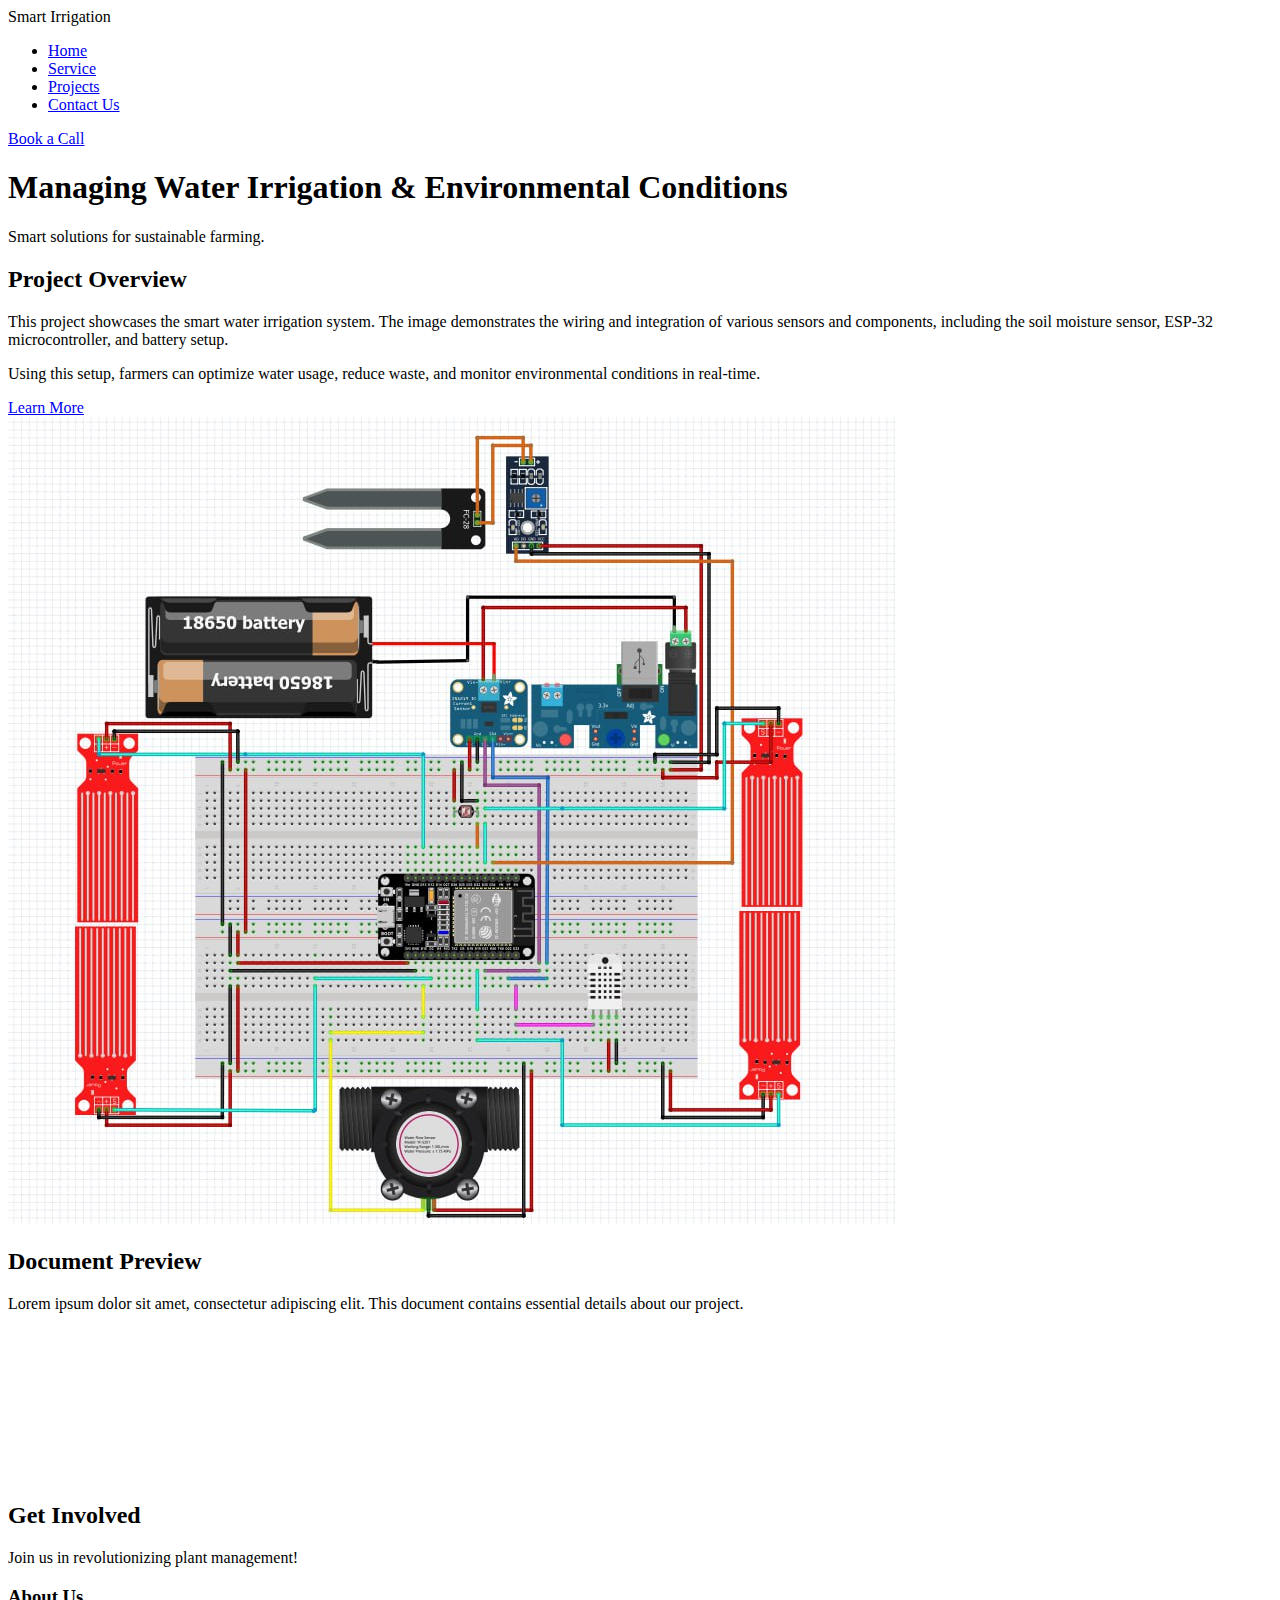
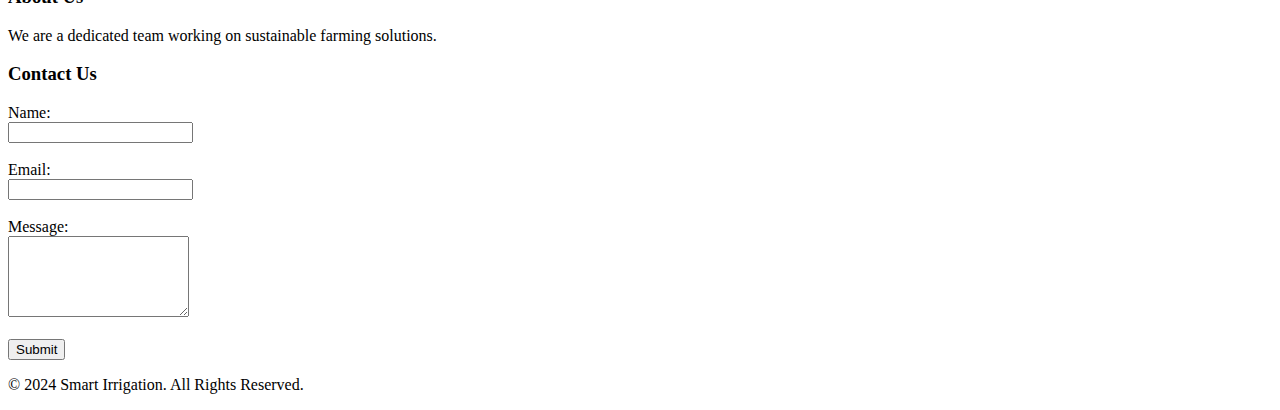
==== index.html @ f2c49d8b "Add files via upload" ====
<!DOCTYPE html>
<html lang="en">
<head>
    <meta charset="UTF-8">
    <meta name="viewport" content="width=device-width, initial-scale=1.0">
    <title>Document</title>
    <link rel="stylesheet" href="css/style.css">
</head>
<body>
    <!-- Header Section -->
    <header>
    <div class="overlay"></div>
    
    <nav class="navbar">
        <div class="logo">Smart Irrigation</div>
        <ul class="nav-links">
            <li><a href="#home">Home</a></li>
            <li><a href="#services">Service</a></li>
            <li><a href="#projects">Projects</a></li>
            <li><a href="#contact">Contact Us</a></li>
        </ul>
        <a href="#call" class="call-to-action">Book a Call</a>
    </nav>
    
    <div class="header-content">
        <h1>Managing Water Irrigation & Environmental Conditions</h1>
        <p>Smart solutions for sustainable farming.</p>
    </div>
    </header>

    <!-- Project Section -->
    <section id="projects">
        <div class="content-wrapper">
            <div class="text-area">
                <h2>Project Overview</h2>
                <p>This project showcases the smart water irrigation system. The image demonstrates the wiring and integration of various sensors and components, including the soil moisture sensor, ESP-32 microcontroller, and battery setup.</p>
                <p>Using this setup, farmers can optimize water usage, reduce waste, and monitor environmental conditions in real-time.</p>
                <a href="#details" class="btn">Learn More</a>
            </div>
            <div class="image-area">
                <img src="images/IMAGE 2024-12-06 00:46:09.jpg" alt="Project Wiring Diagram">
            </div>
        </div>
    </section>

    <!-- Live Data preview -->
    <section id="pdf-preview">
        <div class="pdf-wrapper">
            <div class="description">
                <h2>Document Preview</h2>
                <p>Lorem ipsum dolor sit amet, consectetur adipiscing elit. This document contains essential details about our project.</p>
            </div>
            <div class="pdf-preview">
                <iframe src="1-s2.0-S187892931930297X-main.pdf" frameborder="0"></iframe>
            </div>
        </div>
    </section>

    <!-- Get Involved Section -->
    <section id="get-involved">
        <h2>Get Involved</h2>
        <p>Join us in revolutionizing plant management!</p>
        <h3>About Us</h3>
        <p>We are a dedicated team working on sustainable farming solutions.</p>
        <h3>Contact Us</h3>
        <form>
            <label for="name">Name:</label><br>
            <input type="text" id="name" name="name" required><br><br>
            <label for="email">Email:</label><br>
            <input type="email" id="email" name="email" required><br><br>
            <label for="message">Message:</label><br>
            <textarea id="message" name="message" rows="5" required></textarea><br><br>
            <button type="submit" class="btn">Submit</button>
        </form>
    </section>

    <!-- Footer -->
    <footer>
        <p>&copy; 2024 Smart Irrigation. All Rights Reserved.</p>
    </footer>
</body>
</html>
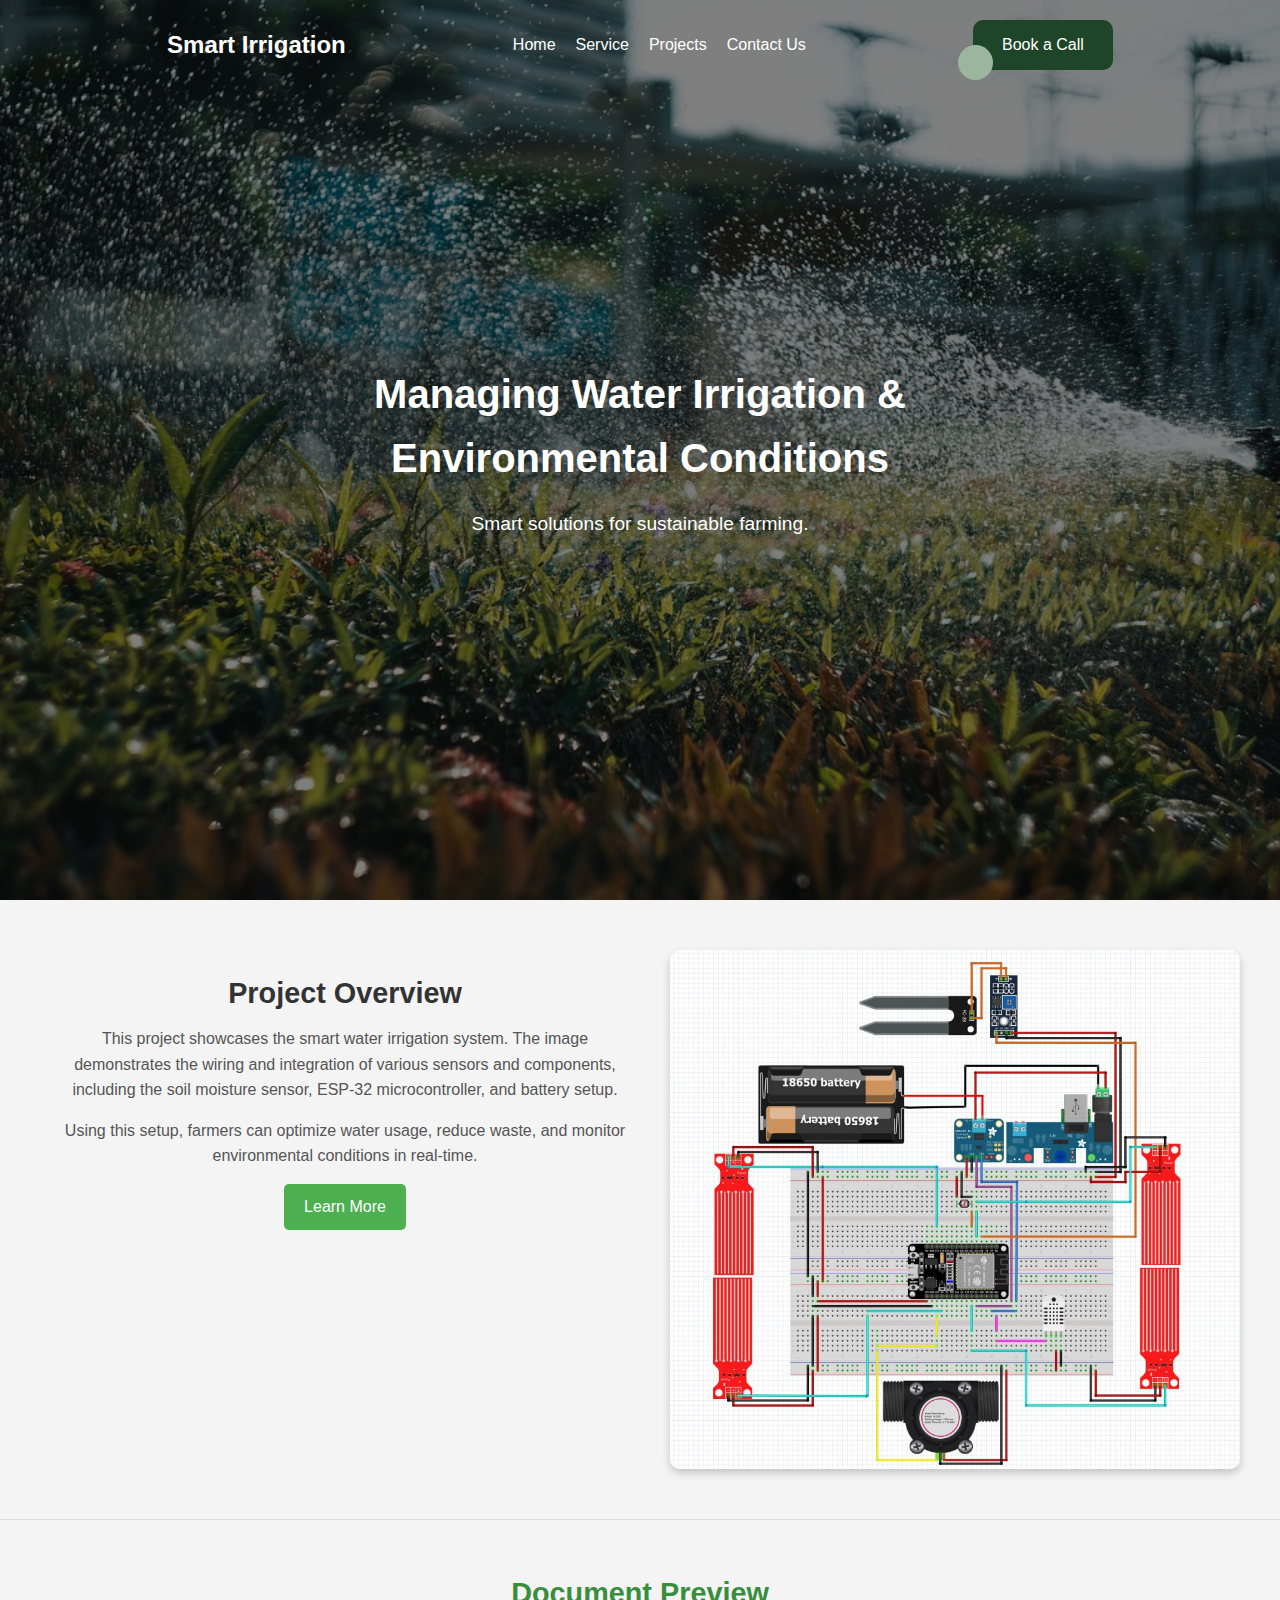
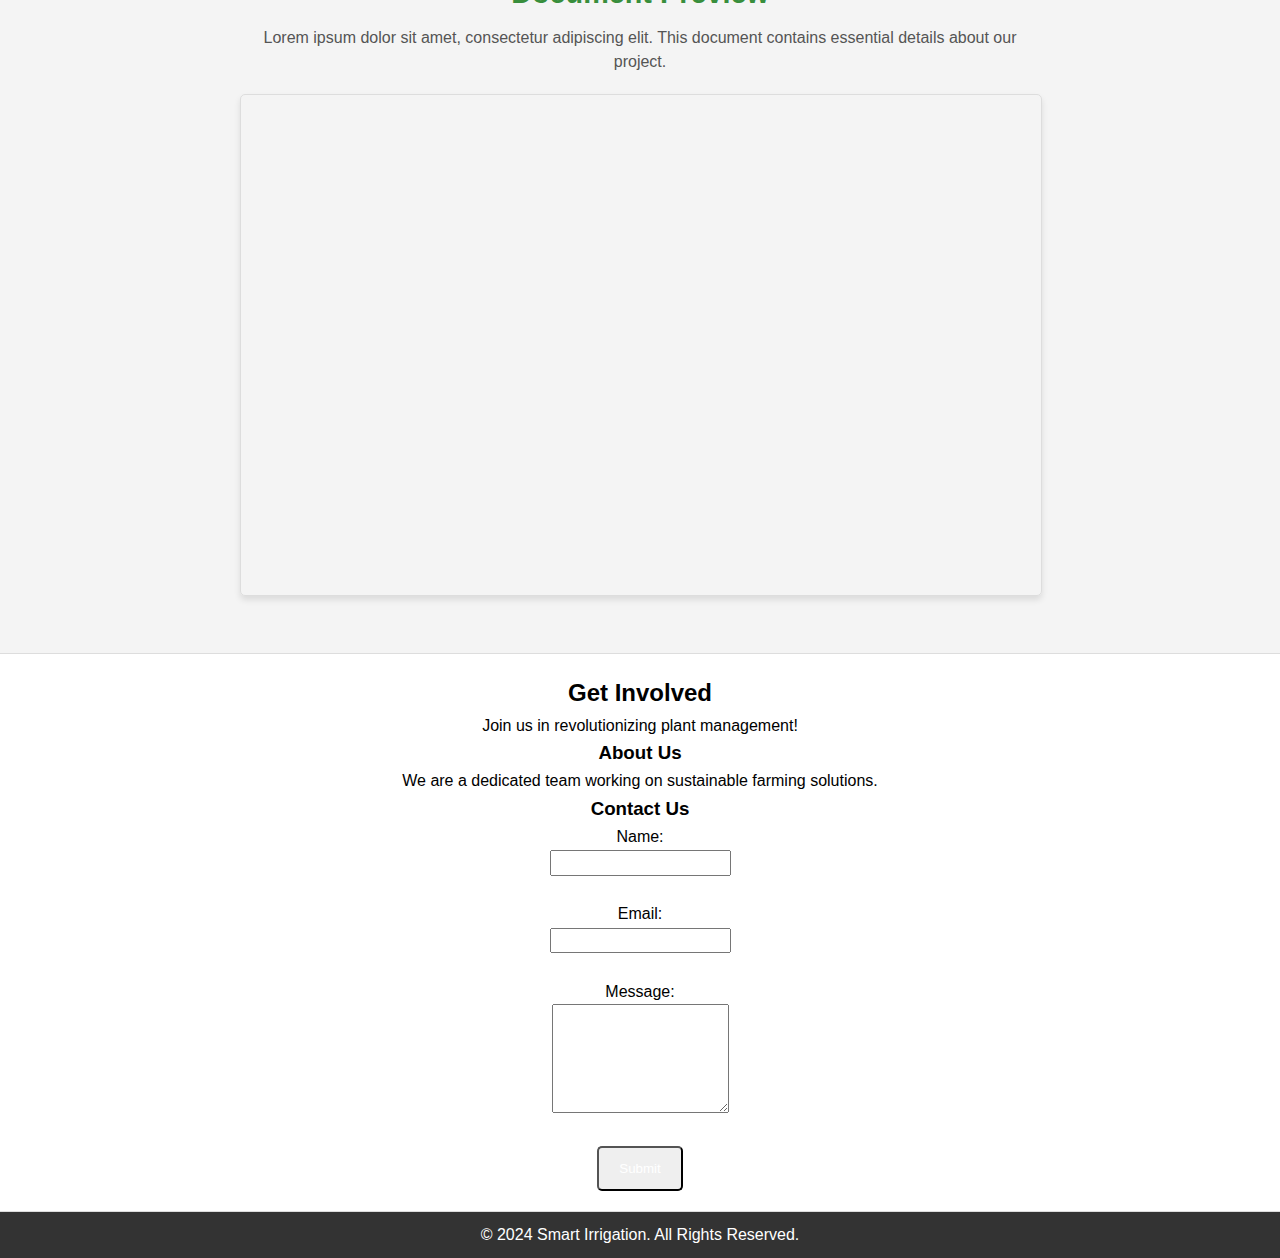
==== commit b6dedca9: "Update index.html" ====
--- a/index.html
+++ b/index.html
@@ -4,7 +4,7 @@
     <meta charset="UTF-8">
     <meta name="viewport" content="width=device-width, initial-scale=1.0">
     <title>Document</title>
-    <link rel="stylesheet" href="css/style.css">
+    <link rel="stylesheet" href="CSS/style.css">
 </head>
 <body>
     <!-- Header Section -->
@@ -79,4 +79,4 @@
         <p>&copy; 2024 Smart Irrigation. All Rights Reserved.</p>
     </footer>
 </body>
-</html>+</html>
--- a/CSS/style.css
+++ b/CSS/style.css
@@ -0,0 +1,285 @@
+* {
+    font-family: Arial, sans-serif;
+    margin: 0;
+    padding: 0;
+    line-height: 1.6;
+}
+
+/* CSS */
+.call-to-action {
+    all: unset;
+    width: 100px;
+    height: 30px;
+    font-size: 16px;
+    background: transparent;
+    border: none;
+    position: relative;
+    color: #f0f0f0;
+    cursor: pointer;
+    z-index: 1;
+    padding: 10px 20px;
+    display: flex;
+    align-items: center;
+    justify-content: center;
+    white-space: nowrap;
+    user-select: none;
+    -webkit-user-select: none;
+    touch-action: manipulation;
+}
+
+.call-to-action::after,
+.call-to-action::before {
+    content: '';
+    position: absolute;
+    bottom: 0;
+    right: 0;
+    z-index: -99999;
+    transition: all .4s;
+}
+
+.call-to-action::before {
+    transform: translate(0%, 0%);
+    width: 100%;
+    height: 100%;
+    background: #1F4529;
+    border-radius: 10px;
+}
+
+.call-to-action::after {
+    transform: translate(-120px, 10px);
+    width: 35px;
+    height: 35px;
+    background: #9bb69d;
+    backdrop-filter: blur(5px);
+    -webkit-backdrop-filter: blur(5px);
+    border-radius: 50px;
+}
+
+.call-to-action:hover::before {
+    transform: translate(5%, 20%);
+    width: 110%;
+    height: 110%;
+}
+
+.call-to-action:hover::after {
+    border-radius: 10px;
+    transform: translate(0, 0);
+    width: 100%;
+    height: 100%;
+    color: #ffffff;
+}
+
+.call-to-action:active::after {
+    transition: 0s;
+    transform: translate(0, 5%);
+}
+section {
+    padding: 20px;
+    text-align: center;
+}
+/* Header Styles */
+header {
+    position: relative;
+    height: 100vh;
+    background: url('/images/farm-7262565_1280.jpg') no-repeat center center/cover;
+    color: white;
+    display: flex;
+    flex-direction: column;
+    justify-content: center;
+    align-items: center;
+    text-align: center;
+}
+
+header .overlay {
+    position: absolute;
+    top: 0;
+    left: 0;
+    width: 100%;
+    height: 100%;
+    background: rgba(0, 0, 0, 0.5); /* Dark RGBA overlay */
+    z-index: 1;
+}
+
+.navbar {
+    position: absolute;
+    top: 20px;
+    width: 100%;
+    display: flex;
+    justify-content: space-evenly;
+    align-items: center;
+    z-index: 2;
+}
+
+header .navbar .logo {
+    font-size: 1.5rem;
+    font-weight: bold;
+}
+
+header .navbar .nav-links {
+    list-style: none;
+    display: flex;
+    gap: 20px;
+}
+
+header .navbar .nav-links li a {
+    color: white;
+    text-decoration: none;
+    font-size: 1rem;
+}
+
+header .navbar .call-to-action {
+    padding: 10px 20px;
+    border-radius: 5px;
+    color: white;
+    text-decoration: none;
+}
+
+header .header-content {
+    position: relative;
+    z-index: 2;
+    max-width: 700px;
+}
+
+header .header-content h1 {
+    font-size: 2.5rem;
+    margin-bottom: 20px;
+}
+
+header .header-content p {
+    font-size: 1.2rem;
+    line-height: 1.5;
+}
+section {
+    border-bottom: 1px solid #ddd;
+}
+
+
+/* Section Styling */
+#projects {
+    padding: 50px 20px;
+    background-color: #f4f4f4;
+    display: flex;
+    justify-content: center;
+    align-items: center;
+}
+
+.content-wrapper {
+    display: flex;
+    flex-direction: row; /* Align items horizontally */
+    gap: 20px; /* Space between image and text */
+    max-width: 1200px;
+    width: 100%;
+}
+
+/* Text Area Styling */
+.text-area {
+    flex: 1; /* Take equal space */
+    padding: 20px;
+}
+
+.text-area h2 {
+    margin-bottom: 10px;
+    font-size: 1.8rem;
+    color: #333;
+}
+
+.text-area p {
+    margin-bottom: 15px;
+    line-height: 1.6;
+    color: #555;
+}
+
+.text-area .btn {
+    display: inline-block;
+    padding: 10px 20px;
+    background: #4CAF50;
+    color: white;
+    text-decoration: none;
+    font-size: 1rem;
+    border-radius: 5px;
+    transition: background 0.3s ease;
+}
+
+.text-area .btn:hover {
+    background: #45a049;
+}
+
+/* Image Area Styling */
+.image-area {
+    flex: 1; /* Take equal space */
+    display: flex;
+    justify-content: center;
+    align-items: center;
+}
+
+.image-area img {
+    max-width: 100%;
+    border-radius: 10px; /* Rounded corners */
+    box-shadow: 0 4px 8px rgba(0, 0, 0, 0.2);
+}
+
+
+
+/* PDF Preview Section */
+#pdf-preview {
+    padding: 50px 20px;
+    background-color: #f4f4f4; /* Light gray background */
+    display: flex;
+    flex-direction: column;
+    align-items: center;
+    justify-content: center;
+}
+
+.pdf-wrapper {
+    max-width: 800px;
+    width: 100%;
+    text-align: center;
+}
+
+.description h2 {
+    margin-bottom: 10px;
+    font-size: 1.8rem;
+    color: #388e3c; /* Cool green heading */
+}
+
+.description p {
+    margin-bottom: 20px;
+    font-size: 1rem;
+    color: #555;
+    line-height: 1.5;
+}
+
+.pdf-preview iframe {
+    width: 100%;
+    height: 500px;
+    border: 1px solid #ddd;
+    border-radius: 5px;
+    box-shadow: 0 4px 6px rgba(0, 0, 0, 0.1); /* Subtle shadow for depth */
+}
+
+/* Responsive Design */
+@media screen and (max-width: 768px) {
+    .pdf-preview iframe {
+        height: 400px;
+    }
+}
+
+
+
+footer {
+    background: #333;
+    color: white;
+    text-align: center;
+    padding: 10px 0;
+}
+.btn {
+    display: inline-block;
+    padding: 10px 20px;
+    background: ;
+    color: white;
+    text-decoration: none;
+    border-radius: 5px;
+}
+.btn:hover {
+    background: #45a049;
+}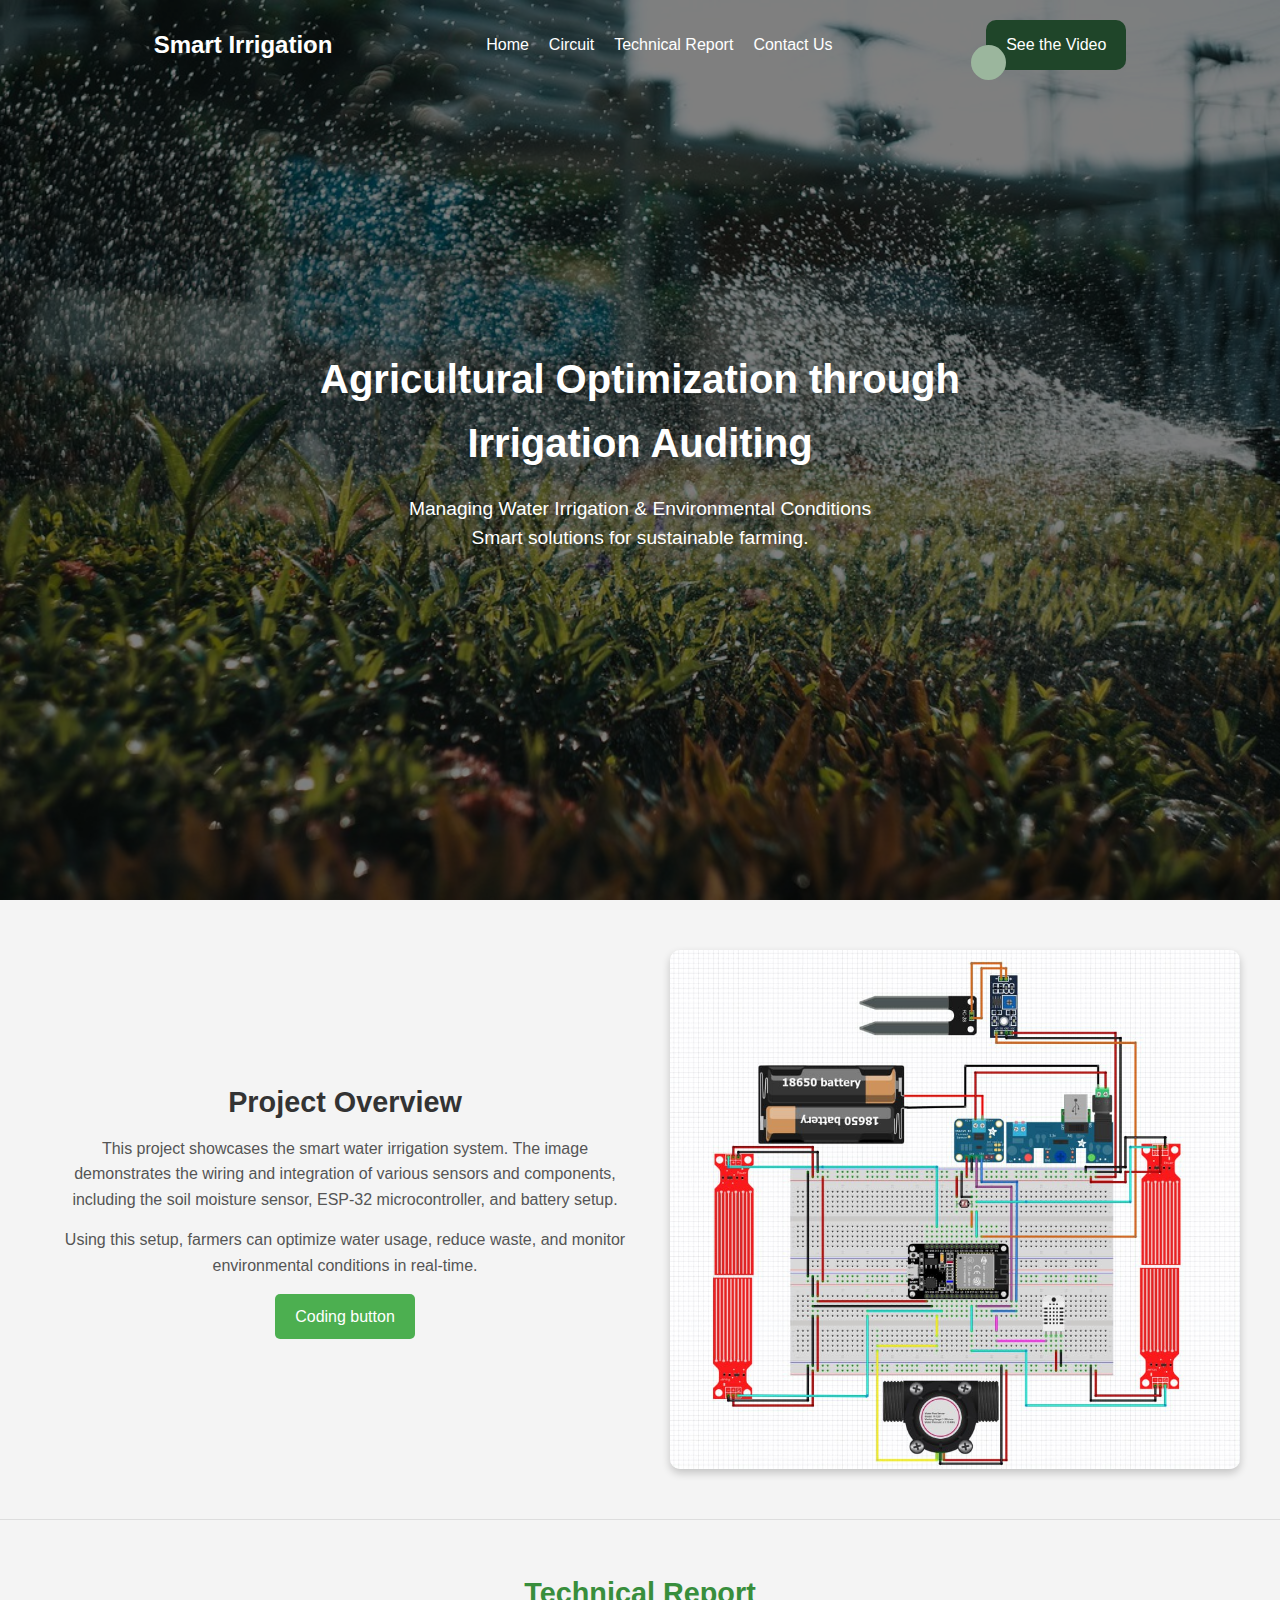
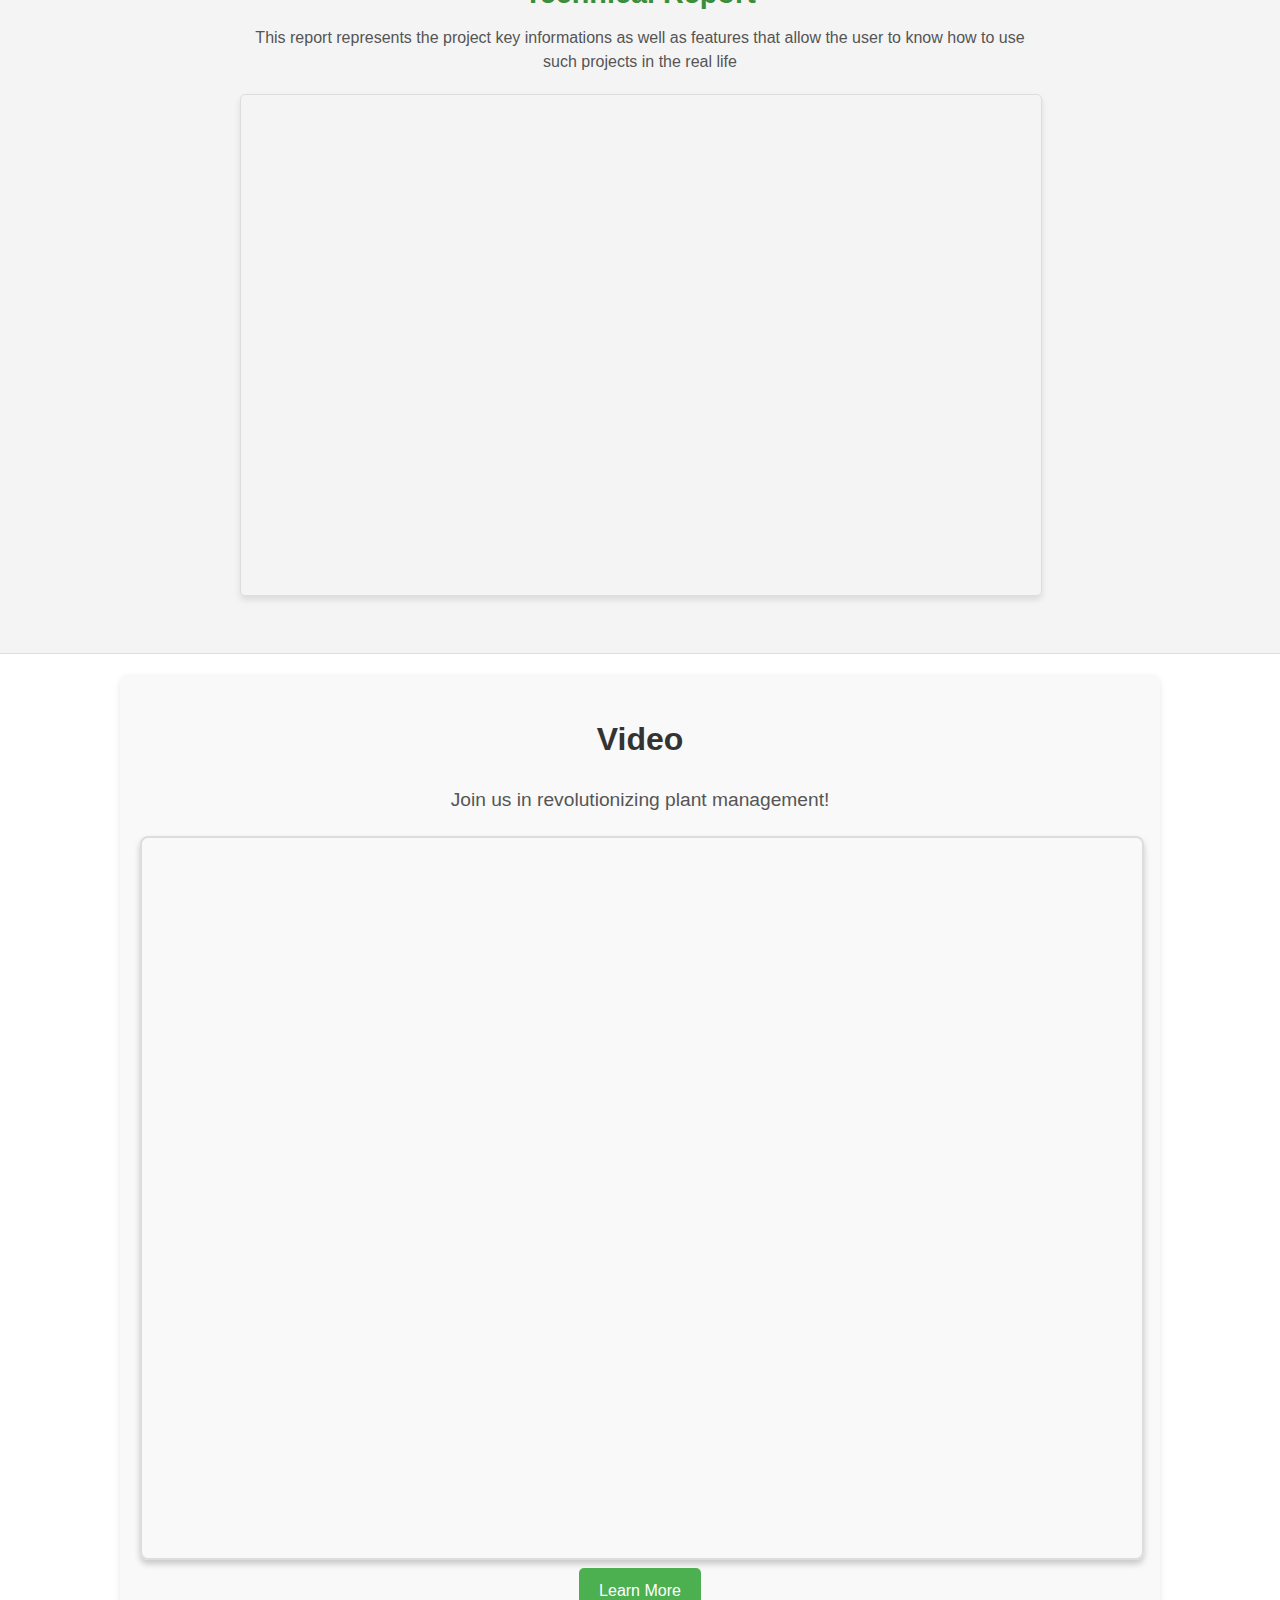
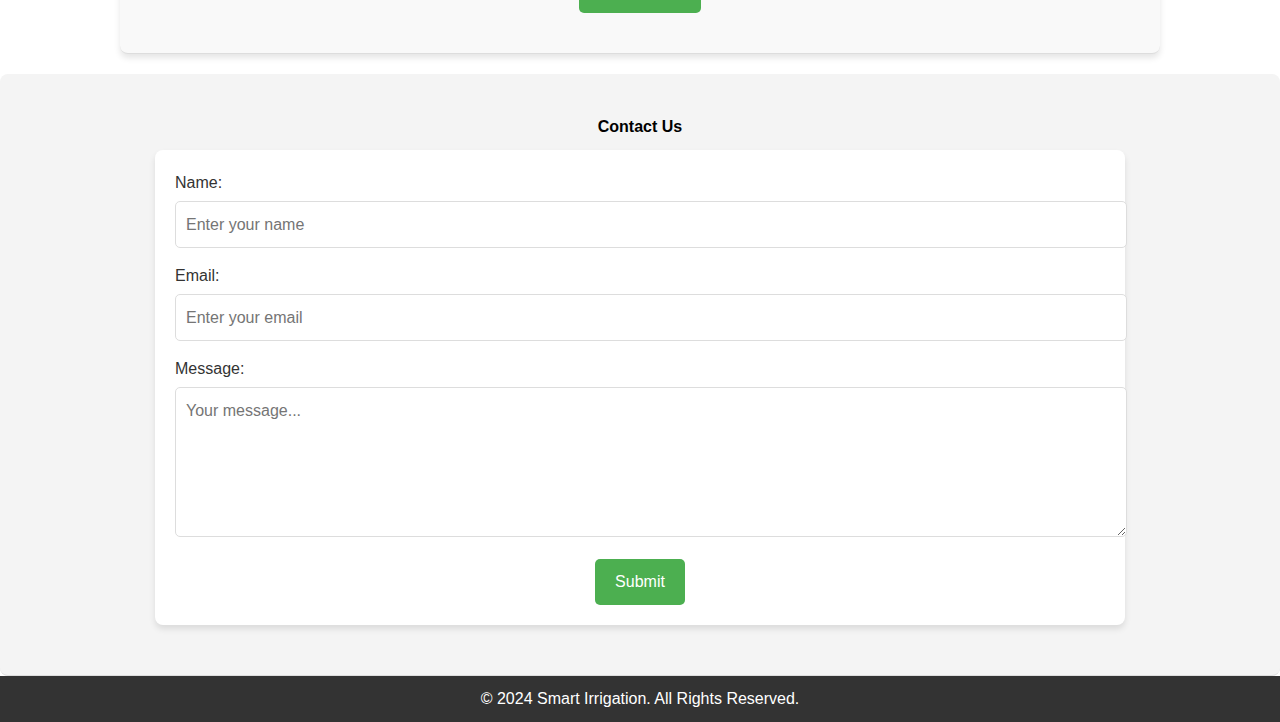
==== commit 4e1dc82e: "Add files via upload" ====
--- a/index.html
+++ b/index.html
@@ -1,31 +1,33 @@
 <!DOCTYPE html>
 <html lang="en">
+
 <head>
-    <meta charset="UTF-8">
-    <meta name="viewport" content="width=device-width, initial-scale=1.0">
+    <meta charset="UTF-8" />
+    <meta name="viewport" content="width=device-width, initial-scale=1.0" />
     <title>Document</title>
-    <link rel="stylesheet" href="CSS/style.css">
+    <link rel="stylesheet" href="style.css" />
 </head>
+
 <body>
     <!-- Header Section -->
     <header>
-    <div class="overlay"></div>
-    
-    <nav class="navbar">
-        <div class="logo">Smart Irrigation</div>
-        <ul class="nav-links">
-            <li><a href="#home">Home</a></li>
-            <li><a href="#services">Service</a></li>
-            <li><a href="#projects">Projects</a></li>
-            <li><a href="#contact">Contact Us</a></li>
-        </ul>
-        <a href="#call" class="call-to-action">Book a Call</a>
-    </nav>
-    
-    <div class="header-content">
-        <h1>Managing Water Irrigation & Environmental Conditions</h1>
-        <p>Smart solutions for sustainable farming.</p>
-    </div>
+        <div class="overlay"></div>
+        <nav class="navbar">
+            <div class="logo">Smart Irrigation</div>
+            <ul class="nav-links">
+                <li><a href="#home">Home</a></li>
+                <li><a href="#projects">Circuit </a></li>
+                <li><a href="#pdf-preview">Technical Report</a></li>
+                <li><a href="#get_involved">Contact Us</a></li>
+            </ul>
+            <a href="#Video" class="call-to-action">See the Video</a>
+        </nav>
+
+        <div class="header-content">
+            <h1>Agricultural Optimization through Irrigation Auditing</h1>
+            <p>Managing Water Irrigation & Environmental Conditions</p>
+            <p>Smart solutions for sustainable farming.</p>
+        </div>
     </header>
 
     <!-- Project Section -->
@@ -33,43 +35,71 @@
         <div class="content-wrapper">
             <div class="text-area">
                 <h2>Project Overview</h2>
-                <p>This project showcases the smart water irrigation system. The image demonstrates the wiring and integration of various sensors and components, including the soil moisture sensor, ESP-32 microcontroller, and battery setup.</p>
-                <p>Using this setup, farmers can optimize water usage, reduce waste, and monitor environmental conditions in real-time.</p>
-                <a href="#details" class="btn">Learn More</a>
+                <p>
+                    This project showcases the smart water irrigation system. The image
+                    demonstrates the wiring and integration of various sensors and
+                    components, including the soil moisture sensor, ESP-32
+                    microcontroller, and battery setup.
+                </p>
+                <p>
+                    Using this setup, farmers can optimize water usage, reduce waste,
+                    and monitor environmental conditions in real-time.
+                </p>
+                <a href="code.html" class="btn">Coding button</a>
             </div>
             <div class="image-area">
-                <img src="images/IMAGE 2024-12-06 00:46:09.jpg" alt="Project Wiring Diagram">
+                <img src="system.jpg" alt="Project Wiring Diagram" />
             </div>
         </div>
     </section>
 
-    <!-- Live Data preview -->
+    <!-- Technical report preview -->
     <section id="pdf-preview">
         <div class="pdf-wrapper">
             <div class="description">
-                <h2>Document Preview</h2>
-                <p>Lorem ipsum dolor sit amet, consectetur adipiscing elit. This document contains essential details about our project.</p>
+                <h2>Technical Report</h2>
+                <p>
+                    This report represents the project key informations as well as
+                    features that allow the user to know how to use such projects in the
+                    real life
+                </p>
             </div>
             <div class="pdf-preview">
-                <iframe src="1-s2.0-S187892931930297X-main.pdf" frameborder="0"></iframe>
+                <iframe src="DOC-20241210-WA0005..pdf" frameborder="0"></iframe>
             </div>
         </div>
     </section>
 
-    <!-- Get Involved Section -->
-    <section id="get-involved">
-        <h2>Get Involved</h2>
-        <p>Join us in revolutionizing plant management!</p>
-        <h3>About Us</h3>
-        <p>We are a dedicated team working on sustainable farming solutions.</p>
-        <h3>Contact Us</h3>
+<!-- Video Involved Section -->
+<section id="Video">
+    <h2>Video</h2>
+    <p>Join us in revolutionizing plant management!</p>
+    <iframe 
+        src="https://www.youtube.com/embed/2qxIQuKX_qY" 
+        title="YouTube video player" 
+        frameborder="0" 
+        allow="accelerometer; autoplay; clipboard-write; encrypted-media; gyroscope; picture-in-picture" 
+        allowfullscreen>
+    </iframe>
+    <br />
+    <a href="#more-info" class="btn">Learn More</a>
+</section>
+
+    <section id="get_involved">
+        <h1>Contact Us</h1>
         <form>
-            <label for="name">Name:</label><br>
-            <input type="text" id="name" name="name" required><br><br>
-            <label for="email">Email:</label><br>
-            <input type="email" id="email" name="email" required><br><br>
-            <label for="message">Message:</label><br>
-            <textarea id="message" name="message" rows="5" required></textarea><br><br>
+            <div class="form-group">
+                <label for="name">Name:</label>
+                <input type="text" id="name" name="name" placeholder="Enter your name" required />
+            </div>
+            <div class="form-group">
+                <label for="email">Email:</label>
+                <input type="email" id="email" name="email" placeholder="Enter your email" required />
+            </div>
+            <div class="form-group">
+                <label for="message">Message:</label>
+                <textarea id="message" name="message" rows="5" placeholder="Your message..." required></textarea>
+            </div>
             <button type="submit" class="btn">Submit</button>
         </form>
     </section>
@@ -79,4 +109,5 @@
         <p>&copy; 2024 Smart Irrigation. All Rights Reserved.</p>
     </footer>
 </body>
-</html>
+
+</html>--- a/style.css
+++ b/style.css
@@ -0,0 +1,447 @@
+* {
+    font-family: Arial, sans-serif;
+    margin: 0;
+    padding: 0;
+    font-size: 16px;
+    line-height: 1.6;
+    scroll-behavior: smooth;
+}
+
+.container {
+    width: 90%;
+    margin: 0 auto;
+}
+/* CSS */
+.call-to-action {
+    all: unset;
+    width: 100px;
+    height: 30px;
+    font-size: 16px;
+    background: transparent;
+    border: none;
+    position: relative;
+    color: #f0f0f0;
+    cursor: pointer;
+    z-index: 1;
+    padding: 10px 20px;
+    display: flex;
+    align-items: center;
+    justify-content: center;
+    white-space: nowrap;
+    user-select: none;
+    -webkit-user-select: none;
+    touch-action: manipulation;
+}
+
+.call-to-action::after,
+.call-to-action::before {
+    content: '';
+    position: absolute;
+    bottom: 0;
+    right: 0;
+    z-index: -99999;
+    transition: all .4s;
+}
+
+.call-to-action::before {
+    transform: translate(0%, 0%);
+    width: 100%;
+    height: 100%;
+    background: #1F4529;
+    border-radius: 10px;
+}
+
+.call-to-action::after {
+    transform: translate(-120px, 10px);
+    width: 35px;
+    height: 35px;
+    background: #9bb69d;
+    backdrop-filter: blur(5px);
+    -webkit-backdrop-filter: blur(5px);
+    border-radius: 50px;
+}
+
+.call-to-action:hover::before {
+    transform: translate(5%, 20%);
+    width: 110%;
+    height: 110%;
+}
+
+.call-to-action:hover::after {
+    border-radius: 10px;
+    transform: translate(0, 0);
+    width: 100%;
+    height: 100%;
+    color: #ffffff;
+}
+
+.call-to-action:active::after {
+    transition: 0s;
+    transform: translate(0, 5%);
+}
+section {
+    padding: 20px;
+    text-align: center;
+}
+/* Header Styles */
+header {
+    position: relative;
+    height: 100vh;
+    background: url('farm-7262565_1280.jpg') no-repeat center center/cover;
+    color: white;
+    display: flex;
+    flex-direction: column;
+    justify-content: center;
+    align-items: center;
+    text-align: center;
+}
+
+header .overlay {
+    position: absolute;
+    top: 0;
+    left: 0;
+    width: 100%;
+    height: 100%;
+    background: rgba(0, 0, 0, 0.5); /* Dark RGBA overlay */
+    z-index: 1;
+}
+
+.navbar {
+    position: absolute;
+    top: 20px;
+    width: 100%;
+    display: flex;
+    justify-content: space-evenly;
+    align-items: center;
+    z-index: 2;
+}
+
+header .navbar .logo {
+    font-size: 1.5rem;
+    font-weight: bold;
+}
+
+header .navbar .nav-links {
+    list-style: none;
+    display: flex;
+    gap: 20px;
+}
+
+header .navbar .nav-links li a {
+    color: white;
+    text-decoration: none;
+    font-size: 1rem;
+}
+
+header .navbar .call-to-action {
+    padding: 10px 20px;
+    border-radius: 5px;
+    color: white;
+    text-decoration: none;
+}
+
+header .header-content {
+    position: relative;
+    z-index: 2;
+    max-width: 700px;
+}
+
+header .header-content h1 {
+    font-size: 2.5rem;
+    margin-bottom: 20px;
+}
+
+header .header-content p {
+    font-size: 1.2rem;
+    line-height: 1.5;
+}
+section {
+    border-bottom: 1px solid #ddd;
+}
+
+
+/* Section Styling */
+#projects {
+    padding: 50px 20px;
+    background-color: #f4f4f4;
+    display: flex;
+    justify-content: center;
+    align-items: center;
+}
+
+.content-wrapper {
+    display: flex;
+    flex-direction: row; /* Align items horizontally */
+    gap: 20px; /* Space between image and text */
+    max-width: 1200px;
+    width: 100%;
+    align-items: center;
+
+}
+
+/* Text Area Styling */
+.text-area {
+    flex: 1; /* Take equal space */
+    padding: 20px;
+}
+
+.text-area h2 {
+    margin-bottom: 10px;
+    font-size: 1.8rem;
+    color: #333;
+}
+
+.text-area p {
+    margin-bottom: 15px;
+    line-height: 1.6;
+    color: #555;
+}
+
+.text-area .btn {
+    display: inline-block;
+    padding: 10px 20px;
+    background: #4CAF50;
+    color: white;
+    text-decoration: none;
+    font-size: 1rem;
+    border-radius: 5px;
+    transition: background 0.3s ease;
+}
+
+.text-area .btn:hover {
+    background: #45a049;
+}
+
+/* Image Area Styling */
+.image-area {
+    flex: 1; /* Take equal space */
+    display: flex;
+    justify-content: center;
+    align-items: center;
+}
+
+.image-area img {
+    max-width: 100%;
+    border-radius: 10px; /* Rounded corners */
+    box-shadow: 0 4px 8px rgba(0, 0, 0, 0.2);
+}
+
+
+
+/* PDF Preview Section */
+#pdf-preview {
+    padding: 50px 20px;
+    background-color: #f4f4f4; /* Light gray background */
+    display: flex;
+    flex-direction: column;
+    align-items: center;
+    justify-content: center;
+}
+
+.pdf-wrapper {
+    max-width: 800px;
+    width: 100%;
+    text-align: center;
+}
+
+.description h2 {
+    margin-bottom: 10px;
+    font-size: 1.8rem;
+    color: #388e3c; /* Cool green heading */
+}
+
+.description p {
+    margin-bottom: 20px;
+    font-size: 1rem;
+    color: #555;
+    line-height: 1.5;
+}
+
+.pdf-preview iframe {
+    width: 100%;
+    height: 500px;
+    border: 1px solid #ddd;
+    border-radius: 5px;
+    box-shadow: 0 4px 6px rgba(0, 0, 0, 0.1); /* Subtle shadow for depth */
+}
+/* Video Section */
+
+#Video {
+    background-color: #f9f9f9; /* Light background for contrast */
+    padding: 40px 20px; /* Spacing around the content */
+    text-align: center; /* Center align text and video */
+    border-radius: 8px; /* Rounded corners for section */
+    box-shadow: 0 4px 6px rgba(0, 0, 0, 0.1); /* Subtle shadow for depth */
+    margin: 20px auto; /* Center align the section */
+    max-width: 1000px; /* Limit section width */
+}
+
+#Video h2 {
+    font-size: 2rem; /* Larger heading font size */
+    color: #333; /* Dark text for contrast */
+    margin-bottom: 20px; /* Spacing below heading */
+}
+
+#Video p {
+    font-size: 1.2rem; /* Slightly larger paragraph font */
+    color: #555; /* Subtle text color */
+    margin-bottom: 20px; /* Spacing below paragraph */
+}
+
+#Video iframe {
+    width: 100%; /* Full width iframe for responsiveness */
+    height: calc(100vw * 9 / 16); /* Maintain aspect ratio */
+    border: 2px solid #ddd; /* Subtle border */
+    border-radius: 8px; /* Rounded corners */
+    box-shadow: 0 4px 6px rgba(0, 0, 0, 0.2); /* Shadow for iframe */
+}
+
+#Video .btn {
+    display: inline-block; /* Inline block button */
+    background-color: #4caf50; /* Green button */
+    color: white; /* White text */
+    padding: 10px 20px; /* Button padding */
+    text-decoration: none; /* Remove underline */
+    font-size: 1rem; /* Button font size */
+    border-radius: 5px; /* Rounded corners */
+    transition: background-color 0.3s ease; /* Smooth hover transition */
+}
+
+#Video .btn:hover {
+    background-color: #45a049; /* Darker green on hover */
+}
+
+/******************************* General Section Styling */
+#get_involved {
+    padding: 40px 20px;
+    background-color: #f4f4f4;
+    text-align: center;
+    border-radius: 8px;
+    margin: 0 auto;
+}
+
+/* Form Styling */
+form {
+    background-color: #fff;
+    padding: 20px;
+    border-radius: 8px;
+    box-shadow: 0 4px 6px rgba(0, 0, 0, 0.1);
+    margin-top: 20px;
+    max-width: 75%;
+    margin: 10px auto 10px auto;
+}
+
+.form-group {
+    margin-bottom: 15px;
+    text-align: left;
+}
+
+.form-group label {
+    display: block;
+    margin-bottom: 5px;
+    color: #333;
+}
+
+.form-group input,
+.form-group textarea {
+    width: 100%;
+    padding: 10px;
+    border: 1px solid #ddd;
+    border-radius: 5px;
+    font-size: 1rem;
+    transition: border-color 0.3s ease;
+}
+
+.form-group input:focus,
+.form-group textarea:focus {
+    border-color: #4caf50;
+    outline: none;
+}
+
+button.btn {
+    background-color: #4caf50;
+    color: white;
+    padding: 10px 20px;
+    border: none;
+    border-radius: 5px;
+    cursor: pointer;
+    font-size: 1rem;
+    transition: background-color 0.3s ease;
+}
+
+button.btn:hover {
+    background-color: #45a049;
+}
+
+
+/* Responsive Design */
+@media screen and (max-width: 768px) {
+    .pdf-preview iframe {
+        height: 400px;
+    }
+}
+
+footer {
+    background: #333;
+    color: white;
+    text-align: center;
+    padding: 10px 0;
+}
+.btn {
+    display: inline-block;
+    padding: 10px 20px;
+    color: white;
+    text-decoration: none;
+    border-radius: 5px;
+}
+.btn:hover {
+    background: #45a049;
+}
+
+
+/* Small Screens */
+@media screen and (max-width: 480px) {
+    header .header-content h1 {
+        font-size: 1.5rem;
+    }
+
+    header .header-content p {
+        font-size: 0.9rem;
+    }
+
+    .btn {
+        padding: 8px 15px;
+        font-size: 14px;
+    }
+
+    #get_involved h1 {
+        font-size: 1.2rem;
+    }
+}
+
+
+/* Mobile Devices */
+@media screen and (max-width: 768px) {
+    .navbar {
+        flex-direction: column;
+        align-items: center;
+        margin: 10px 0 10px 0;
+    }
+    header .navbar .nav-links {
+        margin: 20px;
+    }
+    .call-to-action {
+        font-size: 14px;
+        padding: 8px 15px;
+    }
+
+    #projects .content-wrapper {
+        flex-direction: column;
+        text-align: center;
+    }
+
+    #Video video {
+        height: auto;
+        max-width: 100%;
+    }
+}